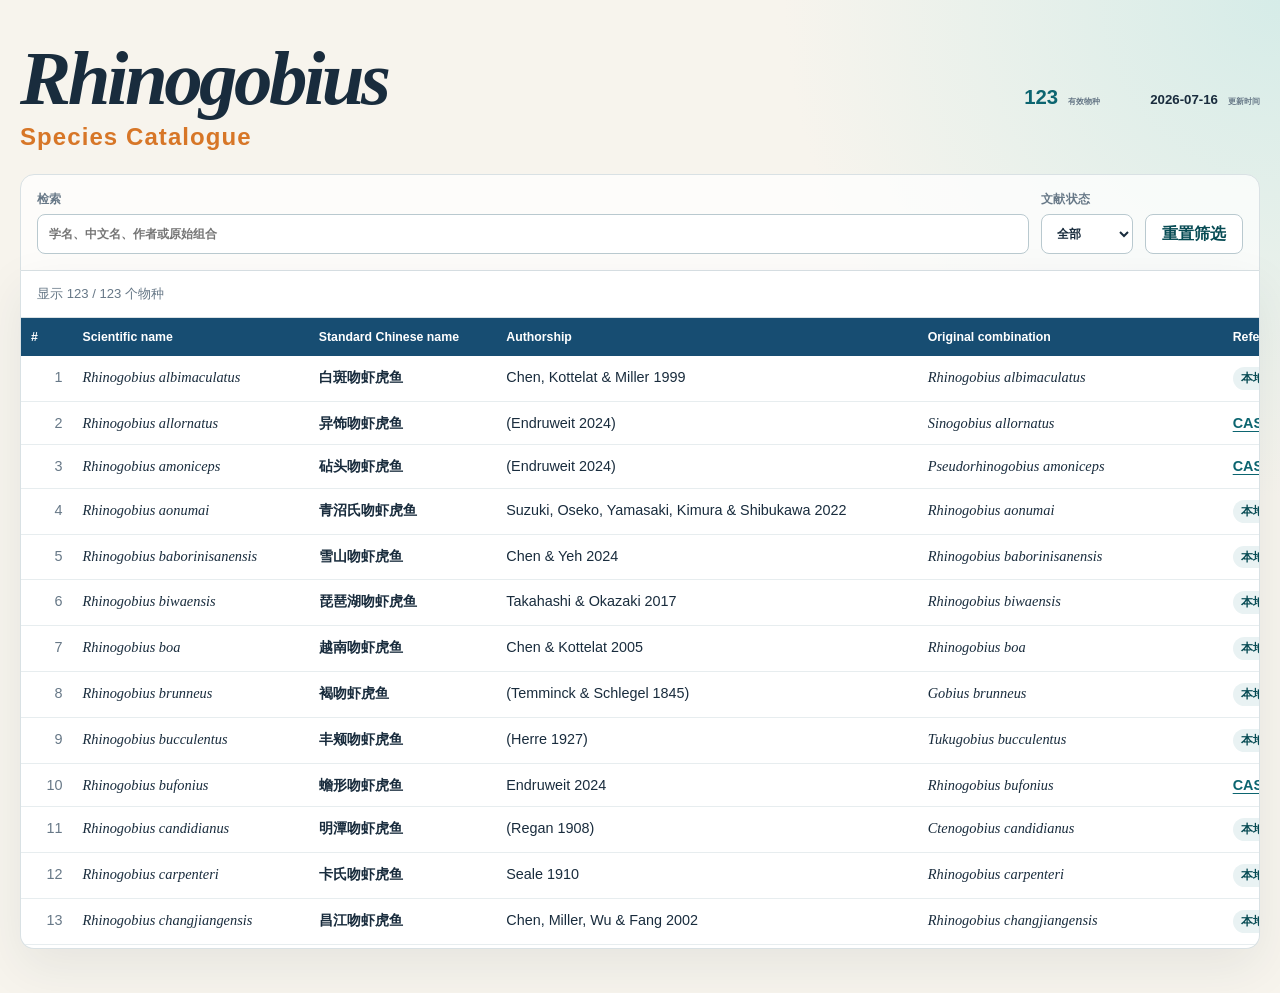
==== index.html @ 7f05837e "Add private Google Drive download gateway" ====
<!doctype html>
<html lang="zh-CN">
  <head>
    <meta charset="utf-8" />
    <meta name="viewport" content="width=device-width, initial-scale=1" />
    <meta name="description" content="Rhinogobius valid species catalogue with type localities and reference access." />
    <title>Rhinogobius Species Catalogue</title>
    <link rel="stylesheet" href="styles.css" />
  </head>
  <body>
    <main class="shell">
      <header class="hero compact-hero" aria-label="Catalogue summary">
        <div class="catalogue-brand">
          <h1><em>Rhinogobius</em></h1>
          <p class="catalogue-subtitle">Species Catalogue</p>
        </div>
        <div class="headline-stat">
          <strong id="species-count">—</strong>
          <span>有效物种</span>
        </div>
        <div class="headline-stat updated">
          <time datetime="2026-07-16">2026-07-16</time>
          <span>更新时间</span>
        </div>
      </header>

      <section class="controls" aria-label="Search and filters">
        <label class="search-field">
          <span>检索</span>
          <input id="search" type="search" placeholder="学名、中文名、作者或原始组合" autocomplete="off" />
        </label>
        <label>
          <span>文献状态</span>
          <select id="reference-filter">
            <option value="all">全部</option>
            <option value="local">本地文献</option>
            <option value="cas">CASlink</option>
          </select>
        </label>
        <button id="reset" type="button">重置筛选</button>
      </section>

      <section class="catalogue" aria-live="polite">
        <div class="table-meta"><span id="result-count">载入中…</span></div>
        <div class="table-wrap">
          <table>
            <thead>
              <tr>
                <th>#</th>
                <th>Scientific name</th>
                <th>Standard Chinese name</th>
                <th>Authorship</th>
                <th>Original combination</th>
                <th>Reference</th>
              </tr>
            </thead>
            <tbody id="species-table"></tbody>
          </table>
        </div>
      </section>

    </main>
    <script src="gateway-config.js"></script>
    <script src="app.js"></script>
  </body>
</html>
---- styles.css ----
:root {
  --ink: #192c3d;
  --muted: #677887;
  --paper: #f7f4ed;
  --panel: #ffffff;
  --line: #d9e1e4;
  --sea: #0c6570;
  --sea-dark: #074b54;
  --accent: #d77627;
  --shadow: 0 18px 50px rgba(20, 48, 64, 0.08);
}

* { box-sizing: border-box; }
body {
  margin: 0;
  color: var(--ink);
  background: radial-gradient(circle at top right, #d6ece8 0, transparent 31rem), var(--paper);
  font-family: Arial, "Microsoft YaHei", sans-serif;
}
.shell { width: min(1540px, calc(100% - 40px)); margin: 0 auto; padding: 42px 0 44px; }
.compact-hero { display: flex; gap: 50px; align-items: baseline; margin-bottom: 24px; }
.catalogue-brand { margin-right: auto; }
.compact-hero h1 { margin: 0; color: var(--ink); font-family: Georgia, "Times New Roman", serif; font-size: clamp(3rem, 6vw, 5rem); letter-spacing: -0.045em; line-height: .96; }
.catalogue-subtitle { margin: .5rem 0 0; color: var(--accent); font-size: clamp(1.05rem, 2.25vw, 1.5rem); font-weight: 750; letter-spacing: .045em; line-height: 1.1; }
.headline-stat { display: flex; align-items: baseline; gap: 10px; }
.headline-stat strong { color: var(--sea); font-size: clamp(.97rem, 1.6vw, 1.27rem); line-height: 1; font-variant-numeric: tabular-nums; }
.headline-stat time { color: var(--ink); font-size: clamp(.67rem, 1.2vw, .83rem); font-weight: 800; font-variant-numeric: tabular-nums; }
.headline-stat span { color: var(--muted); font-size: .51rem; font-weight: 700; }
.controls { display: flex; align-items: end; gap: 12px; padding: 16px; border: 1px solid var(--line); background: rgba(255,255,255,.74); border-radius: 14px 14px 0 0; }
label { display: grid; gap: 6px; color: var(--muted); font-size: .78rem; font-weight: 700; letter-spacing: .03em; }
.search-field { min-width: min(100%, 390px); flex: 1; }
input, select, button { border: 1px solid #b9c9cf; border-radius: 8px; min-height: 40px; background: #fff; color: var(--ink); font: inherit; }
input, select { padding: 0 11px; }
button { padding: 0 16px; cursor: pointer; color: var(--sea-dark); font-weight: 700; }
button:hover { background: #edf6f4; }
.catalogue { background: var(--panel); box-shadow: var(--shadow); border: 1px solid var(--line); border-top: 0; border-radius: 0 0 14px 14px; overflow: hidden; }
.table-meta { padding: 14px 16px; color: var(--muted); border-bottom: 1px solid var(--line); font-size: .82rem; }
.table-wrap { overflow: auto; max-height: 70vh; }
table { border-collapse: collapse; min-width: 1300px; width: 100%; font-size: .9rem; }
th { position: sticky; top: 0; z-index: 1; background: #174d72; color: #fff; padding: 12px 10px; font-family: Arial, sans-serif; font-size: .77rem; text-align: left; white-space: nowrap; }
td { padding: 11px 10px; border-bottom: 1px solid #e7edef; vertical-align: top; line-height: 1.42; }
tbody tr:hover { background: #f0f8f7; }
td.number { color: var(--muted); text-align: right; font-variant-numeric: tabular-nums; }
td.scientific, td.original { font-family: Georgia, "Times New Roman", serif; font-style: italic; }
td.chinese { font-family: SimHei, "Microsoft YaHei", sans-serif; font-weight: 700; }
td.locality { min-width: 260px; max-width: 430px; }
.tag { display: inline-block; border-radius: 99px; padding: 3px 8px; font-size: .74rem; font-weight: 700; white-space: nowrap; }
.tag.dna-yes { background: #d9f0e9; color: #0f6355; }
.tag.dna-no { background: #f4e9dc; color: #845120; }
.tag.blank { background: #ebeff0; color: #69767d; }
.tag.local { background: #e9f2f3; color: var(--sea-dark); }
.cas-link { color: var(--sea); font-weight: 800; text-decoration-thickness: 1px; text-underline-offset: 3px; }
@media (max-width: 720px) {
  .shell { width: min(100% - 24px, 1540px); padding-top: 36px; }
  .compact-hero { gap: 18px; align-items: start; flex-direction: column; }
  .catalogue-brand { margin-right: 0; }
  .controls { align-items: stretch; flex-direction: column; border-radius: 12px; }
  .search-field { min-width: 0; }
  .catalogue { border-top: 1px solid var(--line); border-radius: 12px; margin-top: 12px; }
}
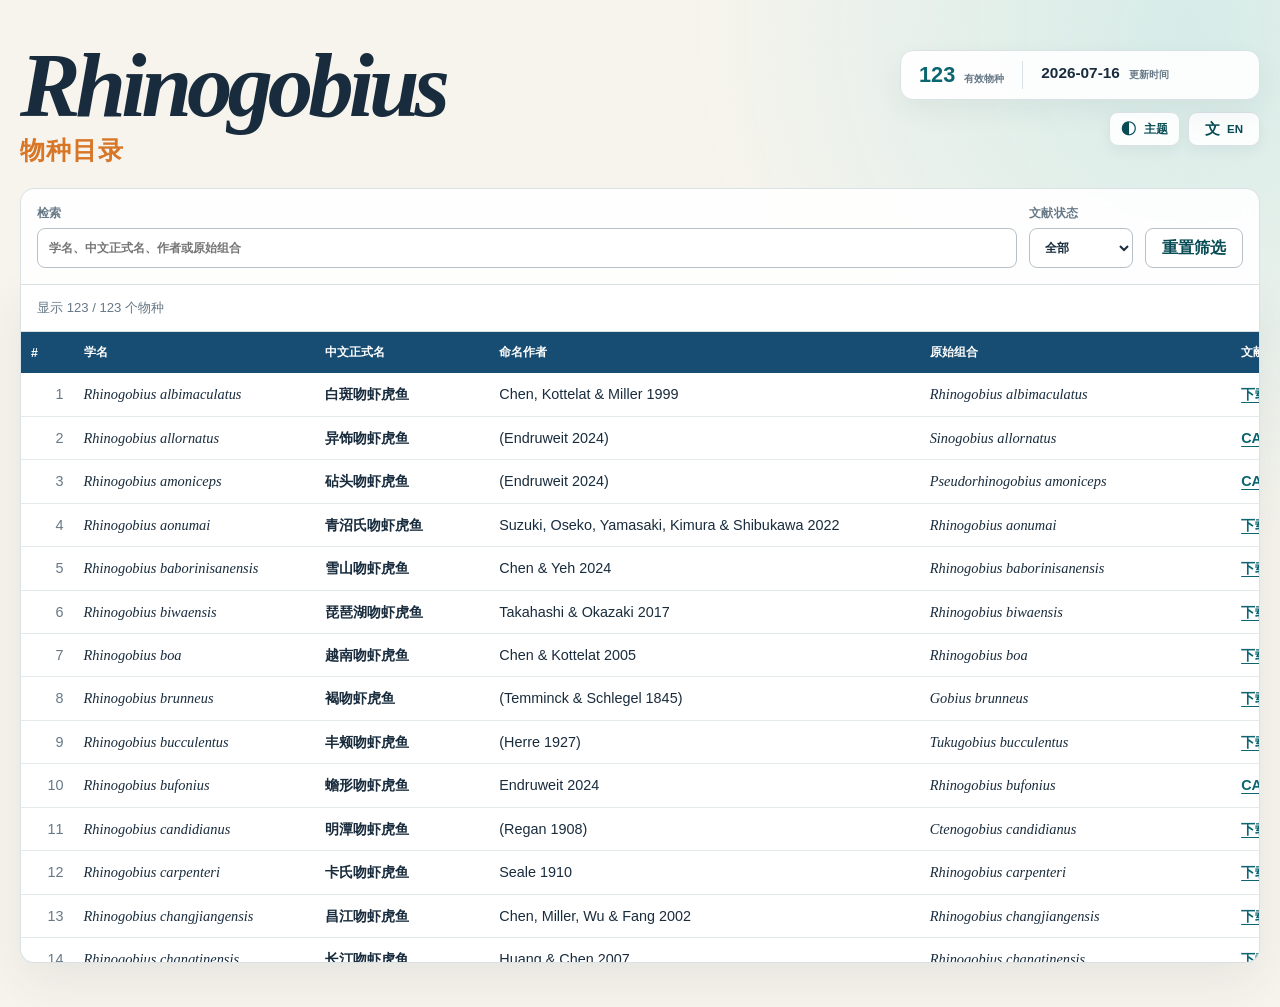
==== commit 7cbb62a9: "Add catalogue theme and language controls" ====
--- a/index.html
+++ b/index.html
@@ -3,7 +3,7 @@
   <head>
     <meta charset="utf-8" />
     <meta name="viewport" content="width=device-width, initial-scale=1" />
-    <meta name="description" content="Rhinogobius valid species catalogue with type localities and reference access." />
+    <meta name="description" content="Rhinogobius valid species catalogue with reference access." />
     <title>Rhinogobius Species Catalogue</title>
     <link rel="stylesheet" href="styles.css" />
   </head>
@@ -12,53 +12,86 @@
       <header class="hero compact-hero" aria-label="Catalogue summary">
         <div class="catalogue-brand">
           <h1><em>Rhinogobius</em></h1>
-          <p class="catalogue-subtitle">Species Catalogue</p>
+          <p class="catalogue-subtitle" data-i18n="catalogueSubtitle">Species Catalogue</p>
         </div>
-        <div class="headline-stat">
-          <strong id="species-count">—</strong>
-          <span>有效物种</span>
-        </div>
-        <div class="headline-stat updated">
-          <time datetime="2026-07-16">2026-07-16</time>
-          <span>更新时间</span>
+
+        <div class="hero-side">
+          <div class="stats-card" aria-label="Catalogue statistics">
+            <div class="headline-stat">
+              <strong id="species-count">—</strong>
+              <span data-i18n="validSpecies">Valid species</span>
+            </div>
+            <div class="stat-divider" aria-hidden="true"></div>
+            <div class="headline-stat updated">
+              <time datetime="2026-07-16">2026-07-16</time>
+              <span data-i18n="updated">Updated</span>
+            </div>
+          </div>
+
+          <div class="utility-bar" aria-label="Display settings">
+            <div class="menu-wrap">
+              <button id="theme-toggle" class="utility-button" type="button" aria-expanded="false" aria-controls="theme-popover">
+                <span class="button-symbol" aria-hidden="true">◐</span><span data-i18n="theme">Theme</span>
+              </button>
+              <section id="theme-popover" class="theme-popover" hidden aria-label="Theme settings">
+                <p class="popover-title" data-i18n="theme">Theme</p>
+                <div class="theme-presets" role="group" data-i18n-aria-label="presetThemes">
+                  <button type="button" class="theme-choice" data-theme-choice="paper" data-i18n="themePaper">Paper</button>
+                  <button type="button" class="theme-choice" data-theme-choice="mist" data-i18n="themeMist">Mist</button>
+                  <button type="button" class="theme-choice" data-theme-choice="dusk" data-i18n="themeDusk">Dusk</button>
+                  <button type="button" class="theme-choice" data-theme-choice="night" data-i18n="themeNight">Night</button>
+                </div>
+                <label class="custom-field">
+                  <span data-i18n="customColor">Custom colour</span>
+                  <input id="custom-colour" type="color" value="#f7f4ed" />
+                </label>
+                <label class="custom-field opacity-field">
+                  <span><span data-i18n="opacity">Opacity</span> <output id="opacity-value">100%</output></span>
+                  <input id="background-opacity" type="range" min="25" max="100" value="100" step="5" />
+                </label>
+              </section>
+            </div>
+            <button id="language-toggle" class="utility-button language-button" type="button" aria-label="Switch language">
+              <span class="button-symbol" aria-hidden="true">文</span><span id="language-label">中文</span>
+            </button>
+          </div>
         </div>
       </header>
 
       <section class="controls" aria-label="Search and filters">
         <label class="search-field">
-          <span>检索</span>
-          <input id="search" type="search" placeholder="学名、中文名、作者或原始组合" autocomplete="off" />
+          <span data-i18n="search">Search</span>
+          <input id="search" type="search" data-i18n-placeholder="searchPlaceholder" placeholder="Scientific name, Chinese name, authorship or original combination" autocomplete="off" />
         </label>
         <label>
-          <span>文献状态</span>
+          <span data-i18n="referenceStatus">Reference status</span>
           <select id="reference-filter">
-            <option value="all">全部</option>
-            <option value="local">本地文献</option>
+            <option value="all" data-i18n="all">All</option>
+            <option value="local" data-i18n="library">Library</option>
             <option value="cas">CASlink</option>
           </select>
         </label>
-        <button id="reset" type="button">重置筛选</button>
+        <button id="reset" type="button" data-i18n="reset">Reset</button>
       </section>
 
       <section class="catalogue" aria-live="polite">
-        <div class="table-meta"><span id="result-count">载入中…</span></div>
+        <div class="table-meta"><span id="result-count" data-i18n="loading">Loading…</span></div>
         <div class="table-wrap">
           <table>
             <thead>
               <tr>
                 <th>#</th>
-                <th>Scientific name</th>
-                <th>Standard Chinese name</th>
-                <th>Authorship</th>
-                <th>Original combination</th>
-                <th>Reference</th>
+                <th data-i18n="scientificName">Scientific name</th>
+                <th data-i18n="chineseName">Standard Chinese name</th>
+                <th data-i18n="authorship">Authorship</th>
+                <th data-i18n="originalCombination">Original combination</th>
+                <th data-i18n="reference">Reference</th>
               </tr>
             </thead>
             <tbody id="species-table"></tbody>
           </table>
         </div>
       </section>
-
     </main>
     <script src="gateway-config.js"></script>
     <script src="app.js"></script>
--- a/styles.css
+++ b/styles.css
@@ -2,59 +2,135 @@
   --ink: #192c3d;
   --muted: #677887;
   --paper: #f7f4ed;
-  --panel: #ffffff;
+  --page-glow: #d6ece8;
+  --panel: rgba(255, 255, 255, .9);
+  --panel-strong: #ffffff;
   --line: #d9e1e4;
   --sea: #0c6570;
   --sea-dark: #074b54;
   --accent: #d77627;
-  --shadow: 0 18px 50px rgba(20, 48, 64, 0.08);
+  --table-head: #174d72;
+  --row-hover: #f0f8f7;
+  --shadow: 0 18px 50px rgba(20, 48, 64, .08);
+}
+
+:root[data-theme="mist"] {
+  --paper: #edf5f4;
+  --page-glow: #b9d7d9;
+  --panel: rgba(255, 255, 255, .84);
+  --accent: #ba6f2a;
+}
+
+:root[data-theme="dusk"] {
+  --paper: #f5eee9;
+  --page-glow: #edcfc0;
+  --panel: rgba(255, 255, 255, .88);
+  --sea: #92554e;
+  --sea-dark: #6d3b37;
+  --accent: #bd6c2c;
+  --table-head: #6d4445;
+  --row-hover: #fff4ef;
+}
+
+:root[data-theme="night"] {
+  --ink: #e7f0f1;
+  --muted: #a7bbbf;
+  --paper: #13222c;
+  --page-glow: #204550;
+  --panel: rgba(24, 44, 55, .91);
+  --panel-strong: #19303b;
+  --line: #35525e;
+  --sea: #71c6c3;
+  --sea-dark: #9de0dc;
+  --accent: #f1a15c;
+  --table-head: #214d63;
+  --row-hover: #203e49;
+  --shadow: 0 18px 50px rgba(0, 0, 0, .22);
 }
 
 * { box-sizing: border-box; }
+html { background: #fff; }
 body {
+  min-height: 100vh;
   margin: 0;
   color: var(--ink);
-  background: radial-gradient(circle at top right, #d6ece8 0, transparent 31rem), var(--paper);
+  background: radial-gradient(circle at 93% 3%, var(--page-glow) 0, transparent 32rem), var(--paper);
   font-family: Arial, "Microsoft YaHei", sans-serif;
+  transition: background .25s ease, color .25s ease;
 }
+
+button, input, select { font: inherit; }
+button { cursor: pointer; }
 .shell { width: min(1540px, calc(100% - 40px)); margin: 0 auto; padding: 42px 0 44px; }
-.compact-hero { display: flex; gap: 50px; align-items: baseline; margin-bottom: 24px; }
-.catalogue-brand { margin-right: auto; }
-.compact-hero h1 { margin: 0; color: var(--ink); font-family: Georgia, "Times New Roman", serif; font-size: clamp(3rem, 6vw, 5rem); letter-spacing: -0.045em; line-height: .96; }
-.catalogue-subtitle { margin: .5rem 0 0; color: var(--accent); font-size: clamp(1.05rem, 2.25vw, 1.5rem); font-weight: 750; letter-spacing: .045em; line-height: 1.1; }
-.headline-stat { display: flex; align-items: baseline; gap: 10px; }
-.headline-stat strong { color: var(--sea); font-size: clamp(.97rem, 1.6vw, 1.27rem); line-height: 1; font-variant-numeric: tabular-nums; }
-.headline-stat time { color: var(--ink); font-size: clamp(.67rem, 1.2vw, .83rem); font-weight: 800; font-variant-numeric: tabular-nums; }
-.headline-stat span { color: var(--muted); font-size: .51rem; font-weight: 700; }
-.controls { display: flex; align-items: end; gap: 12px; padding: 16px; border: 1px solid var(--line); background: rgba(255,255,255,.74); border-radius: 14px 14px 0 0; }
+
+.compact-hero { display: flex; justify-content: space-between; gap: 40px; align-items: flex-start; margin-bottom: 24px; }
+.catalogue-brand { padding-top: 4px; }
+.compact-hero h1 { margin: 0; color: var(--ink); font-family: Georgia, "Times New Roman", serif; font-size: clamp(3.8rem, 7.1vw, 6.8rem); letter-spacing: -.055em; line-height: .88; }
+.catalogue-subtitle { margin: .68rem 0 0; color: var(--accent); font-size: clamp(1.08rem, 2.3vw, 1.56rem); font-weight: 750; letter-spacing: .045em; line-height: 1.1; }
+
+.hero-side { display: grid; justify-items: end; gap: 12px; padding-top: 8px; }
+.stats-card { display: flex; align-items: stretch; min-width: 360px; background: var(--panel); border: 1px solid var(--line); border-radius: 13px; box-shadow: 0 10px 28px rgba(20, 48, 64, .06); overflow: hidden; backdrop-filter: blur(10px); }
+.headline-stat { display: grid; grid-template-columns: auto 1fr; align-items: baseline; column-gap: 9px; padding: 13px 18px; }
+.headline-stat strong { color: var(--sea); font-size: clamp(1.1rem, 1.7vw, 1.36rem); line-height: 1; font-variant-numeric: tabular-nums; }
+.headline-stat time { color: var(--ink); font-size: clamp(.83rem, 1.25vw, .96rem); font-weight: 800; font-variant-numeric: tabular-nums; }
+.headline-stat span { color: var(--muted); font-size: .64rem; font-weight: 700; white-space: nowrap; }
+.stat-divider { width: 1px; margin: 10px 0; background: var(--line); }
+.utility-bar { display: flex; gap: 8px; }
+.menu-wrap { position: relative; }
+.utility-button { display: inline-flex; align-items: center; justify-content: center; gap: 7px; min-height: 34px; padding: 0 11px; border: 1px solid var(--line); border-radius: 9px; color: var(--sea-dark); background: var(--panel); box-shadow: 0 5px 14px rgba(20, 48, 64, .05); font-size: .72rem; font-weight: 800; letter-spacing: .02em; }
+.utility-button:hover, .utility-button[aria-expanded="true"] { background: var(--panel-strong); border-color: var(--sea); }
+.button-symbol { font-size: .92rem; line-height: 1; }
+.language-button { min-width: 72px; }
+
+.theme-popover { position: absolute; z-index: 5; top: calc(100% + 8px); right: 0; width: 252px; padding: 14px; border: 1px solid var(--line); border-radius: 12px; background: var(--panel-strong); box-shadow: var(--shadow); color: var(--ink); }
+.theme-popover[hidden] { display: none; }
+.popover-title { margin: 0 0 10px; color: var(--muted); font-size: .71rem; font-weight: 800; letter-spacing: .08em; text-transform: uppercase; }
+.theme-presets { display: grid; grid-template-columns: 1fr 1fr; gap: 7px; margin-bottom: 14px; }
+.theme-choice { min-height: 31px; border: 1px solid var(--line); border-radius: 7px; background: transparent; color: var(--ink); font-size: .7rem; font-weight: 700; }
+.theme-choice:hover, .theme-choice.is-selected { border-color: var(--sea); background: color-mix(in srgb, var(--sea) 12%, transparent); color: var(--sea-dark); }
+.custom-field { display: grid; gap: 6px; margin-top: 9px; color: var(--muted); font-size: .69rem; font-weight: 800; }
+.custom-field input[type="color"] { width: 100%; height: 30px; padding: 2px; border: 1px solid var(--line); border-radius: 7px; background: var(--panel); }
+.opacity-field > span { display: flex; justify-content: space-between; }
+.opacity-field output { color: var(--sea); }
+.opacity-field input[type="range"] { width: 100%; accent-color: var(--sea); }
+
+.controls { display: flex; align-items: end; gap: 12px; padding: 16px; border: 1px solid var(--line); background: var(--panel); border-radius: 14px 14px 0 0; backdrop-filter: blur(8px); }
 label { display: grid; gap: 6px; color: var(--muted); font-size: .78rem; font-weight: 700; letter-spacing: .03em; }
 .search-field { min-width: min(100%, 390px); flex: 1; }
-input, select, button { border: 1px solid #b9c9cf; border-radius: 8px; min-height: 40px; background: #fff; color: var(--ink); font: inherit; }
+input, select, .controls button { min-height: 40px; border: 1px solid color-mix(in srgb, var(--line) 82%, var(--ink)); border-radius: 8px; background: var(--panel-strong); color: var(--ink); }
 input, select { padding: 0 11px; }
-button { padding: 0 16px; cursor: pointer; color: var(--sea-dark); font-weight: 700; }
-button:hover { background: #edf6f4; }
-.catalogue { background: var(--panel); box-shadow: var(--shadow); border: 1px solid var(--line); border-top: 0; border-radius: 0 0 14px 14px; overflow: hidden; }
+.controls button { padding: 0 16px; color: var(--sea-dark); font-weight: 700; }
+.controls button:hover { background: color-mix(in srgb, var(--sea) 10%, var(--panel-strong)); }
+
+.catalogue { overflow: hidden; border: 1px solid var(--line); border-top: 0; border-radius: 0 0 14px 14px; background: var(--panel-strong); box-shadow: var(--shadow); }
 .table-meta { padding: 14px 16px; color: var(--muted); border-bottom: 1px solid var(--line); font-size: .82rem; }
 .table-wrap { overflow: auto; max-height: 70vh; }
-table { border-collapse: collapse; min-width: 1300px; width: 100%; font-size: .9rem; }
-th { position: sticky; top: 0; z-index: 1; background: #174d72; color: #fff; padding: 12px 10px; font-family: Arial, sans-serif; font-size: .77rem; text-align: left; white-space: nowrap; }
-td { padding: 11px 10px; border-bottom: 1px solid #e7edef; vertical-align: top; line-height: 1.42; }
-tbody tr:hover { background: #f0f8f7; }
+table { width: 100%; min-width: 1300px; border-collapse: collapse; font-size: .9rem; }
+th { position: sticky; z-index: 1; top: 0; padding: 12px 10px; color: #fff; background: var(--table-head); font-family: Arial, sans-serif; font-size: .77rem; text-align: left; white-space: nowrap; }
+td { padding: 11px 10px; border-bottom: 1px solid color-mix(in srgb, var(--line) 70%, transparent); vertical-align: top; line-height: 1.42; }
+tbody tr:hover { background: var(--row-hover); }
 td.number { color: var(--muted); text-align: right; font-variant-numeric: tabular-nums; }
 td.scientific, td.original { font-family: Georgia, "Times New Roman", serif; font-style: italic; }
 td.chinese { font-family: SimHei, "Microsoft YaHei", sans-serif; font-weight: 700; }
-td.locality { min-width: 260px; max-width: 430px; }
 .tag { display: inline-block; border-radius: 99px; padding: 3px 8px; font-size: .74rem; font-weight: 700; white-space: nowrap; }
-.tag.dna-yes { background: #d9f0e9; color: #0f6355; }
-.tag.dna-no { background: #f4e9dc; color: #845120; }
-.tag.blank { background: #ebeff0; color: #69767d; }
-.tag.local { background: #e9f2f3; color: var(--sea-dark); }
+.tag.local { background: color-mix(in srgb, var(--sea) 13%, transparent); color: var(--sea-dark); }
 .cas-link { color: var(--sea); font-weight: 800; text-decoration-thickness: 1px; text-underline-offset: 3px; }
+
 @media (max-width: 720px) {
-  .shell { width: min(100% - 24px, 1540px); padding-top: 36px; }
-  .compact-hero { gap: 18px; align-items: start; flex-direction: column; }
-  .catalogue-brand { margin-right: 0; }
+  .shell { width: min(100% - 24px, 1540px); padding-top: 30px; }
+  .compact-hero { flex-direction: column; gap: 22px; }
+  .hero-side { width: 100%; justify-items: stretch; padding-top: 0; }
+  .stats-card { min-width: 0; width: 100%; }
+  .headline-stat { flex: 1; padding: 12px 13px; }
+  .utility-bar { justify-content: flex-end; }
   .controls { align-items: stretch; flex-direction: column; border-radius: 12px; }
   .search-field { min-width: 0; }
-  .catalogue { border-top: 1px solid var(--line); border-radius: 12px; margin-top: 12px; }
+  .catalogue { margin-top: 12px; border-top: 1px solid var(--line); border-radius: 12px; }
 }
+
+@media (max-width: 420px) {
+  .compact-hero h1 { font-size: clamp(3.1rem, 18vw, 4.4rem); }
+  .stats-card { flex-direction: column; }
+  .stat-divider { width: auto; height: 1px; margin: 0 12px; }
+  .headline-stat { grid-template-columns: auto 1fr; }
+}
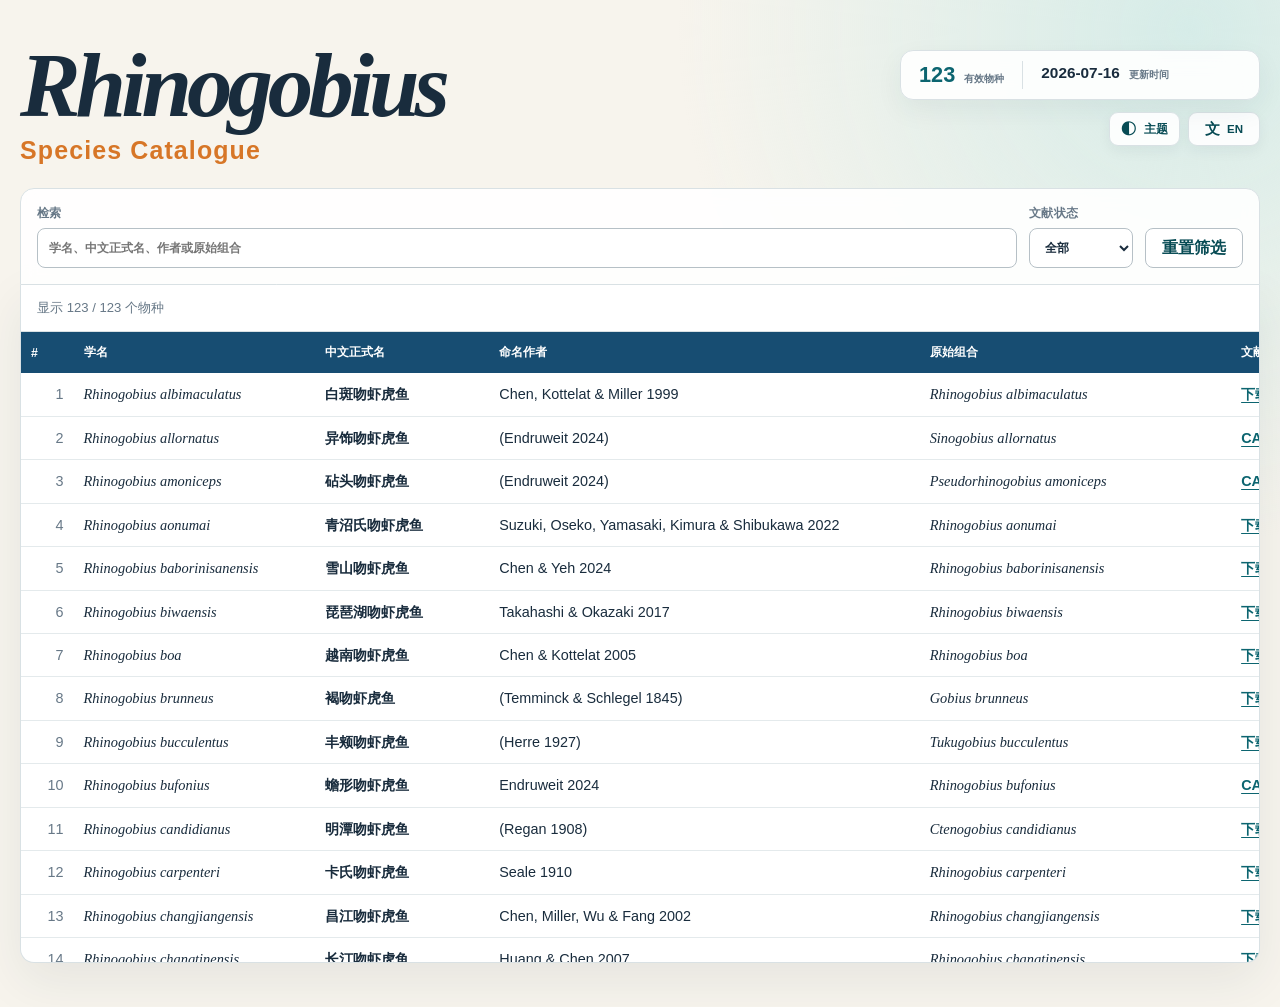
==== commit 090aac31: "Keep catalogue subtitle in English" ====
--- a/index.html
+++ b/index.html
@@ -12,7 +12,7 @@
       <header class="hero compact-hero" aria-label="Catalogue summary">
         <div class="catalogue-brand">
           <h1><em>Rhinogobius</em></h1>
-          <p class="catalogue-subtitle" data-i18n="catalogueSubtitle">Species Catalogue</p>
+          <p class="catalogue-subtitle">Species Catalogue</p>
         </div>
 
         <div class="hero-side">
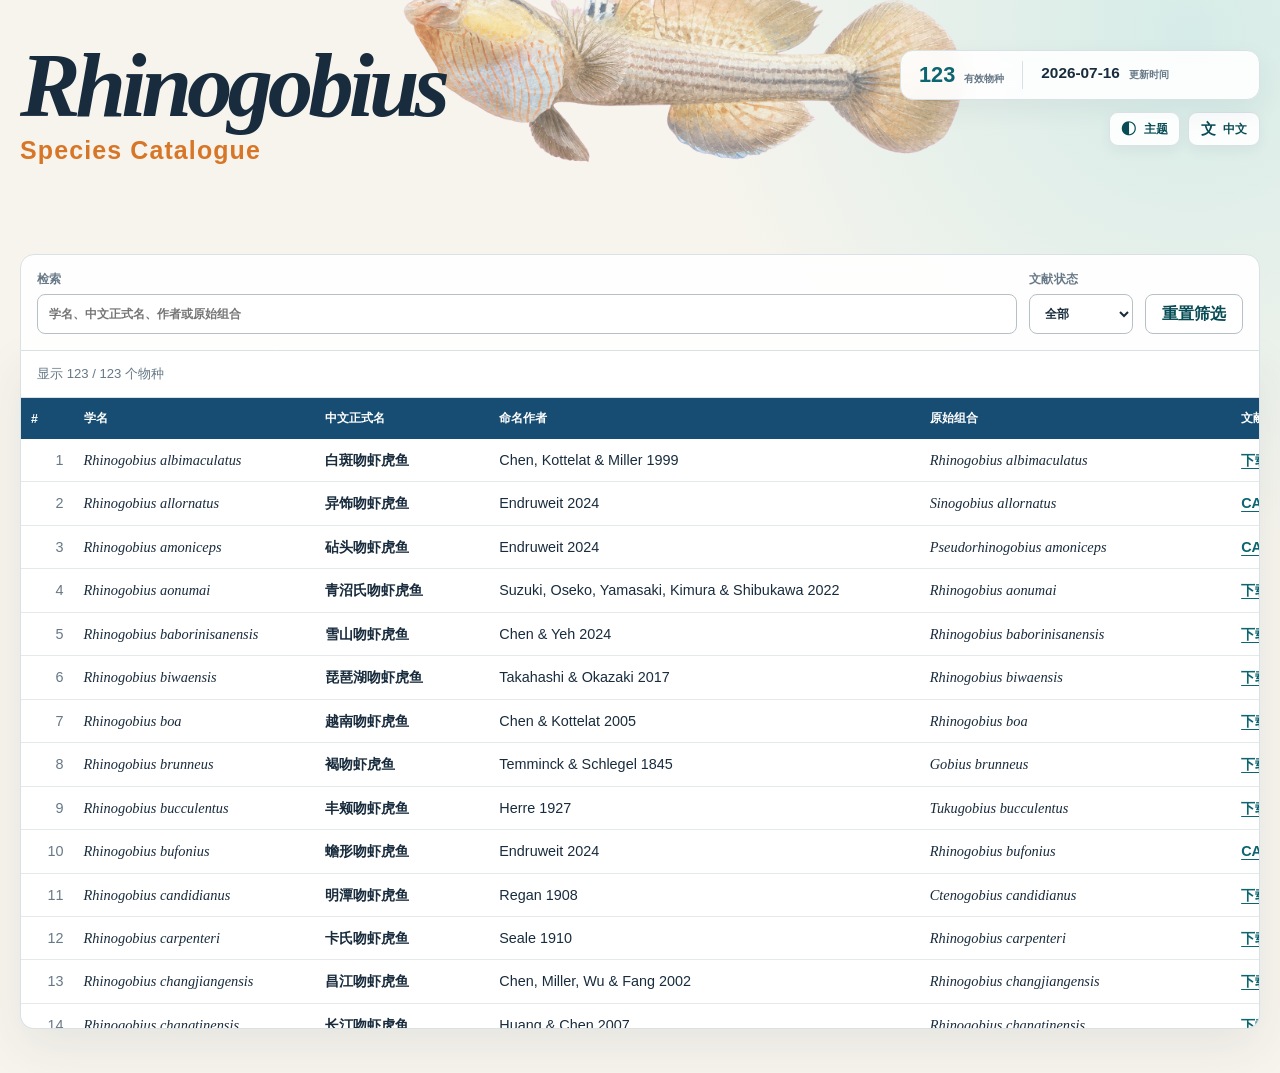
==== commit d1348708: "Add watercolor fish hero artwork" ====
--- a/index.html
+++ b/index.html
@@ -14,6 +14,7 @@
           <h1><em>Rhinogobius</em></h1>
           <p class="catalogue-subtitle">Species Catalogue</p>
         </div>
+        <img class="hero-fish" src="assets/rhinogobius-watercolor.png" alt="" aria-hidden="true" decoding="async" />
 
         <div class="hero-side">
           <div class="stats-card" aria-label="Catalogue statistics">
--- a/styles.css
+++ b/styles.css
@@ -63,12 +63,13 @@
 button { cursor: pointer; }
 .shell { width: min(1540px, calc(100% - 40px)); margin: 0 auto; padding: 42px 0 44px; }
 
-.compact-hero { display: flex; justify-content: space-between; gap: 40px; align-items: flex-start; margin-bottom: 24px; }
-.catalogue-brand { padding-top: 4px; }
+.compact-hero { position: relative; isolation: isolate; display: flex; justify-content: space-between; gap: 40px; min-height: 188px; align-items: flex-start; margin-bottom: 24px; }
+.catalogue-brand { position: relative; z-index: 1; padding-top: 4px; }
 .compact-hero h1 { margin: 0; color: var(--ink); font-family: Georgia, "Times New Roman", serif; font-size: clamp(3.8rem, 7.1vw, 6.8rem); letter-spacing: -.055em; line-height: .88; }
 .catalogue-subtitle { margin: .68rem 0 0; color: var(--accent); font-size: clamp(1.08rem, 2.3vw, 1.56rem); font-weight: 750; letter-spacing: .045em; line-height: 1.1; }
 
-.hero-side { display: grid; justify-items: end; gap: 12px; padding-top: 8px; }
+.hero-side { position: relative; z-index: 1; display: grid; justify-items: end; gap: 12px; padding-top: 8px; }
+.hero-fish { position: absolute; z-index: 0; right: clamp(190px, 22vw, 390px); bottom: -32px; width: min(47vw, 690px); height: auto; pointer-events: none; user-select: none; opacity: .68; filter: saturate(.9) contrast(.98); }
 .stats-card { display: flex; align-items: stretch; min-width: 360px; background: var(--panel); border: 1px solid var(--line); border-radius: 13px; box-shadow: 0 10px 28px rgba(20, 48, 64, .06); overflow: hidden; backdrop-filter: blur(10px); }
 .headline-stat { display: grid; grid-template-columns: auto 1fr; align-items: baseline; column-gap: 9px; padding: 13px 18px; }
 .headline-stat strong { color: var(--sea); font-size: clamp(1.1rem, 1.7vw, 1.36rem); line-height: 1; font-variant-numeric: tabular-nums; }
@@ -92,7 +93,11 @@
 .custom-field input[type="color"] { width: 100%; height: 30px; padding: 2px; border: 1px solid var(--line); border-radius: 7px; background: var(--panel); }
 .opacity-field > span { display: flex; justify-content: space-between; }
 .opacity-field output { color: var(--sea); }
-.opacity-field input[type="range"] { width: 100%; accent-color: var(--sea); }
+.opacity-field input[type="range"] { width: 100%; min-width: 0; height: 18px; min-height: 18px; margin: 0; padding: 0; border: 0; border-radius: 0; appearance: none; background: transparent; }
+.opacity-field input[type="range"]::-webkit-slider-runnable-track { height: 4px; border-radius: 99px; background: color-mix(in srgb, var(--sea) 24%, var(--line)); }
+.opacity-field input[type="range"]::-webkit-slider-thumb { width: 14px; height: 14px; margin-top: -5px; border: 2px solid var(--panel-strong); border-radius: 50%; appearance: none; background: var(--sea); box-shadow: 0 1px 4px rgba(20, 48, 64, .25); }
+.opacity-field input[type="range"]::-moz-range-track { height: 4px; border-radius: 99px; background: color-mix(in srgb, var(--sea) 24%, var(--line)); }
+.opacity-field input[type="range"]::-moz-range-thumb { width: 12px; height: 12px; border: 2px solid var(--panel-strong); border-radius: 50%; background: var(--sea); box-shadow: 0 1px 4px rgba(20, 48, 64, .25); }
 
 .controls { display: flex; align-items: end; gap: 12px; padding: 16px; border: 1px solid var(--line); background: var(--panel); border-radius: 14px 14px 0 0; backdrop-filter: blur(8px); }
 label { display: grid; gap: 6px; color: var(--muted); font-size: .78rem; font-weight: 700; letter-spacing: .03em; }
@@ -119,7 +124,9 @@
 @media (max-width: 720px) {
   .shell { width: min(100% - 24px, 1540px); padding-top: 30px; }
   .compact-hero { flex-direction: column; gap: 22px; }
+  .compact-hero { min-height: 250px; }
   .hero-side { width: 100%; justify-items: stretch; padding-top: 0; }
+  .hero-fish { right: -18%; bottom: -26px; width: min(106vw, 620px); opacity: .29; }
   .stats-card { min-width: 0; width: 100%; }
   .headline-stat { flex: 1; padding: 12px 13px; }
   .utility-bar { justify-content: flex-end; }
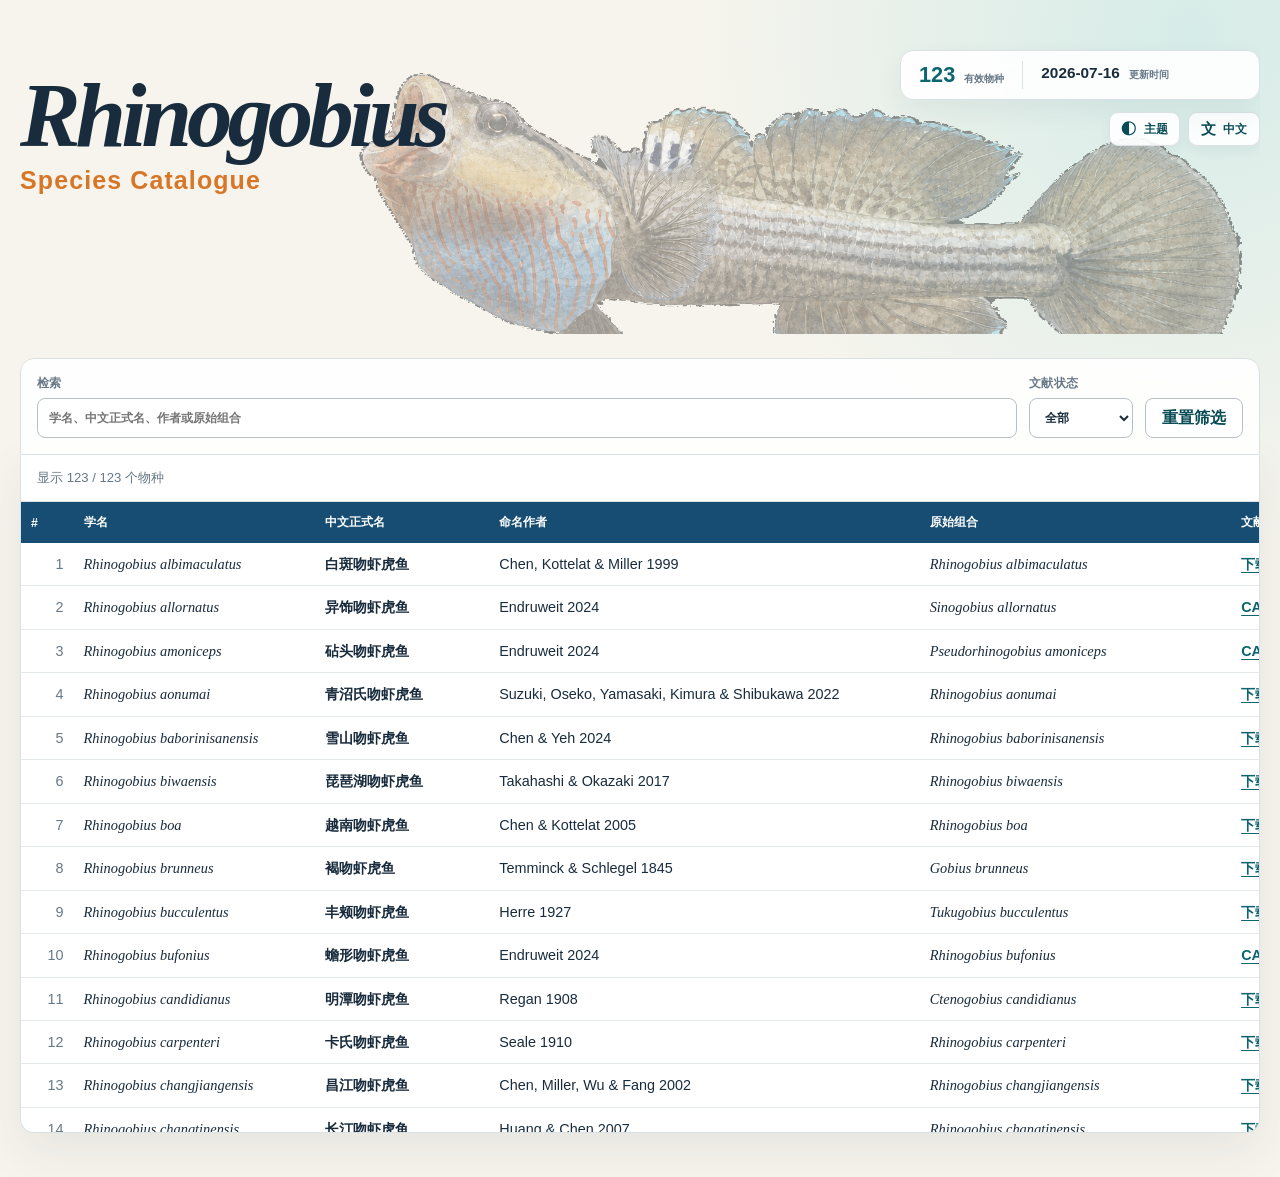
==== commit 9225649c: "Try large watercolor hero watermark" ====
--- a/index.html
+++ b/index.html
@@ -14,7 +14,7 @@
           <h1><em>Rhinogobius</em></h1>
           <p class="catalogue-subtitle">Species Catalogue</p>
         </div>
-        <img class="hero-fish" src="assets/rhinogobius-watercolor.png" alt="" aria-hidden="true" decoding="async" />
+        <img class="hero-fish" src="assets/rhinogobius-watercolor-v3.png" alt="" aria-hidden="true" decoding="async" />
 
         <div class="hero-side">
           <div class="stats-card" aria-label="Catalogue statistics">
--- a/styles.css
+++ b/styles.css
@@ -63,13 +63,13 @@
 button { cursor: pointer; }
 .shell { width: min(1540px, calc(100% - 40px)); margin: 0 auto; padding: 42px 0 44px; }
 
-.compact-hero { position: relative; isolation: isolate; display: flex; justify-content: space-between; gap: 40px; min-height: 188px; align-items: flex-start; margin-bottom: 24px; }
-.catalogue-brand { position: relative; z-index: 1; padding-top: 4px; }
+.compact-hero { position: relative; isolation: isolate; display: flex; justify-content: space-between; gap: 40px; min-height: 292px; align-items: flex-start; margin-bottom: 24px; overflow: hidden; }
+.catalogue-brand { position: relative; z-index: 1; padding-top: 34px; }
 .compact-hero h1 { margin: 0; color: var(--ink); font-family: Georgia, "Times New Roman", serif; font-size: clamp(3.8rem, 7.1vw, 6.8rem); letter-spacing: -.055em; line-height: .88; }
 .catalogue-subtitle { margin: .68rem 0 0; color: var(--accent); font-size: clamp(1.08rem, 2.3vw, 1.56rem); font-weight: 750; letter-spacing: .045em; line-height: 1.1; }
 
 .hero-side { position: relative; z-index: 1; display: grid; justify-items: end; gap: 12px; padding-top: 8px; }
-.hero-fish { position: absolute; z-index: 0; right: clamp(190px, 22vw, 390px); bottom: -32px; width: min(47vw, 690px); height: auto; pointer-events: none; user-select: none; opacity: .68; filter: saturate(.9) contrast(.98); }
+.hero-fish { position: absolute; z-index: 0; top: -120px; left: clamp(300px, 22vw, 430px); width: min(72vw, 1100px); height: auto; pointer-events: none; user-select: none; opacity: .42; filter: saturate(.86) contrast(.98); }
 .stats-card { display: flex; align-items: stretch; min-width: 360px; background: var(--panel); border: 1px solid var(--line); border-radius: 13px; box-shadow: 0 10px 28px rgba(20, 48, 64, .06); overflow: hidden; backdrop-filter: blur(10px); }
 .headline-stat { display: grid; grid-template-columns: auto 1fr; align-items: baseline; column-gap: 9px; padding: 13px 18px; }
 .headline-stat strong { color: var(--sea); font-size: clamp(1.1rem, 1.7vw, 1.36rem); line-height: 1; font-variant-numeric: tabular-nums; }
@@ -124,9 +124,9 @@
 @media (max-width: 720px) {
   .shell { width: min(100% - 24px, 1540px); padding-top: 30px; }
   .compact-hero { flex-direction: column; gap: 22px; }
-  .compact-hero { min-height: 250px; }
+  .compact-hero { min-height: 266px; }
   .hero-side { width: 100%; justify-items: stretch; padding-top: 0; }
-  .hero-fish { right: -18%; bottom: -26px; width: min(106vw, 620px); opacity: .29; }
+  .hero-fish { top: -22px; left: 10%; width: min(112vw, 660px); opacity: .21; }
   .stats-card { min-width: 0; width: 100%; }
   .headline-stat { flex: 1; padding: 12px 13px; }
   .utility-bar { justify-content: flex-end; }
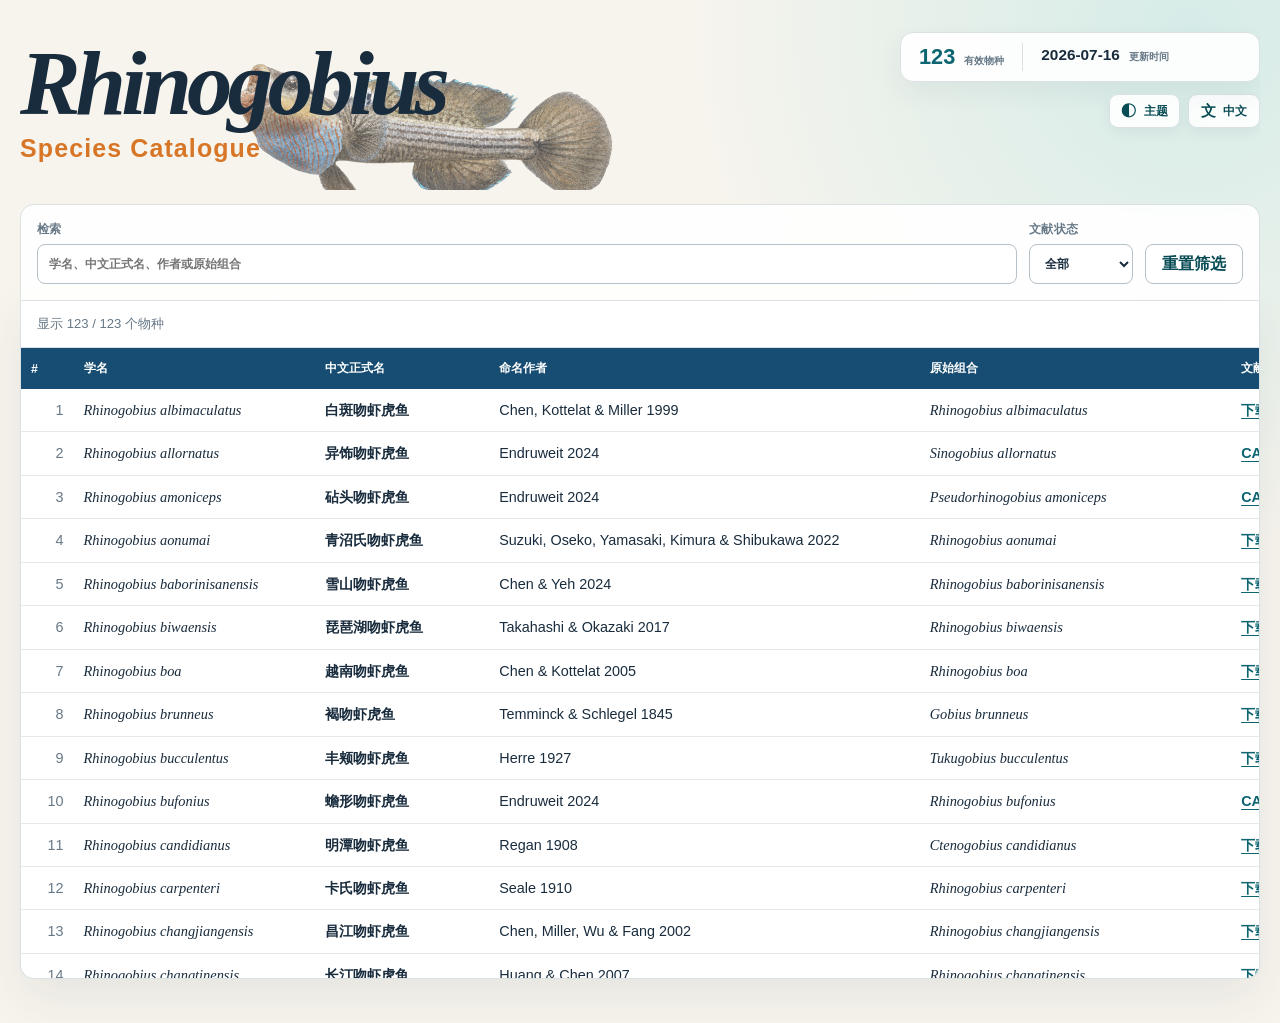
==== commit b7b1f688: "Refresh layout studio scripts" ====
--- a/index.html
+++ b/index.html
@@ -95,6 +95,6 @@
       </section>
     </main>
     <script src="gateway-config.js"></script>
-    <script src="app.js"></script>
+    <script src="app.js?v=layout-studio-20260716"></script>
   </body>
 </html>
--- a/styles.css
+++ b/styles.css
@@ -12,6 +12,21 @@
   --table-head: #174d72;
   --row-hover: #f0f8f7;
   --shadow: 0 18px 50px rgba(20, 48, 64, .08);
+  --layout-shell-width: 1540px;
+  --layout-shell-top: 26px;
+  --layout-hero-height: 164px;
+  --layout-hero-gap: 14px;
+  --layout-brand-x: 0px;
+  --layout-brand-y: 0px;
+  --layout-brand-scale: 1;
+  --layout-side-x: 0px;
+  --layout-side-y: 0px;
+  --fish-offset-x: 0px;
+  --fish-offset-y: 0px;
+  --fish-scale: 1;
+  --fish-opacity: .7;
+  --layout-controls-padding: 16px;
+  --layout-table-height: 70vh;
 }
 
 :root[data-theme="mist"] {
@@ -61,15 +76,18 @@
 
 button, input, select { font: inherit; }
 button { cursor: pointer; }
-.shell { width: min(1540px, calc(100% - 40px)); margin: 0 auto; padding: 42px 0 44px; }
+.shell { width: min(var(--layout-shell-width), calc(100% - 40px)); margin: 0 auto; padding: var(--layout-shell-top) 0 44px; }
 
-.compact-hero { position: relative; isolation: isolate; display: flex; justify-content: space-between; gap: 40px; min-height: 292px; align-items: flex-start; margin-bottom: 24px; overflow: hidden; }
-.catalogue-brand { position: relative; z-index: 1; padding-top: 34px; }
+.compact-hero { position: relative; isolation: isolate; display: flex; justify-content: space-between; gap: 40px; min-height: var(--layout-hero-height); align-items: flex-start; margin-bottom: var(--layout-hero-gap); overflow: hidden; }
+.compact-hero::after { display: none; }
+.catalogue-brand { position: relative; z-index: 2; padding-top: 18px; transform: translate(var(--layout-brand-x), var(--layout-brand-y)) scale(var(--layout-brand-scale)); transform-origin: top left; }
 .compact-hero h1 { margin: 0; color: var(--ink); font-family: Georgia, "Times New Roman", serif; font-size: clamp(3.8rem, 7.1vw, 6.8rem); letter-spacing: -.055em; line-height: .88; }
 .catalogue-subtitle { margin: .68rem 0 0; color: var(--accent); font-size: clamp(1.08rem, 2.3vw, 1.56rem); font-weight: 750; letter-spacing: .045em; line-height: 1.1; }
 
-.hero-side { position: relative; z-index: 1; display: grid; justify-items: end; gap: 12px; padding-top: 8px; }
-.hero-fish { position: absolute; z-index: 0; top: -120px; left: clamp(300px, 22vw, 430px); width: min(72vw, 1100px); height: auto; pointer-events: none; user-select: none; opacity: .42; filter: saturate(.86) contrast(.98); }
+.hero-side { position: relative; z-index: 2; display: grid; justify-items: end; gap: 12px; padding-top: 6px; transform: translate(var(--layout-side-x), var(--layout-side-y)); }
+.hero-fish { position: absolute; z-index: 1; top: -26px; left: clamp(170px, 16vw, 290px); width: min(31vw, 480px); height: auto; pointer-events: none; user-select: none; opacity: var(--fish-opacity); filter: saturate(.88) contrast(.98); transform: translate(var(--fish-offset-x), var(--fish-offset-y)) scale(var(--fish-scale)); transform-origin: center; }
+.compact-hero.is-artwork-editing .hero-fish { pointer-events: auto; cursor: grab; }
+.compact-hero.is-artwork-editing .hero-fish:active { cursor: grabbing; }
 .stats-card { display: flex; align-items: stretch; min-width: 360px; background: var(--panel); border: 1px solid var(--line); border-radius: 13px; box-shadow: 0 10px 28px rgba(20, 48, 64, .06); overflow: hidden; backdrop-filter: blur(10px); }
 .headline-stat { display: grid; grid-template-columns: auto 1fr; align-items: baseline; column-gap: 9px; padding: 13px 18px; }
 .headline-stat strong { color: var(--sea); font-size: clamp(1.1rem, 1.7vw, 1.36rem); line-height: 1; font-variant-numeric: tabular-nums; }
@@ -99,7 +117,7 @@
 .opacity-field input[type="range"]::-moz-range-track { height: 4px; border-radius: 99px; background: color-mix(in srgb, var(--sea) 24%, var(--line)); }
 .opacity-field input[type="range"]::-moz-range-thumb { width: 12px; height: 12px; border: 2px solid var(--panel-strong); border-radius: 50%; background: var(--sea); box-shadow: 0 1px 4px rgba(20, 48, 64, .25); }
 
-.controls { display: flex; align-items: end; gap: 12px; padding: 16px; border: 1px solid var(--line); background: var(--panel); border-radius: 14px 14px 0 0; backdrop-filter: blur(8px); }
+.controls { display: flex; align-items: end; gap: 12px; padding: var(--layout-controls-padding); border: 1px solid var(--line); background: var(--panel); border-radius: 14px 14px 0 0; backdrop-filter: blur(8px); }
 label { display: grid; gap: 6px; color: var(--muted); font-size: .78rem; font-weight: 700; letter-spacing: .03em; }
 .search-field { min-width: min(100%, 390px); flex: 1; }
 input, select, .controls button { min-height: 40px; border: 1px solid color-mix(in srgb, var(--line) 82%, var(--ink)); border-radius: 8px; background: var(--panel-strong); color: var(--ink); }
@@ -109,7 +127,7 @@
 
 .catalogue { overflow: hidden; border: 1px solid var(--line); border-top: 0; border-radius: 0 0 14px 14px; background: var(--panel-strong); box-shadow: var(--shadow); }
 .table-meta { padding: 14px 16px; color: var(--muted); border-bottom: 1px solid var(--line); font-size: .82rem; }
-.table-wrap { overflow: auto; max-height: 70vh; }
+.table-wrap { overflow: auto; max-height: var(--layout-table-height); }
 table { width: 100%; min-width: 1300px; border-collapse: collapse; font-size: .9rem; }
 th { position: sticky; z-index: 1; top: 0; padding: 12px 10px; color: #fff; background: var(--table-head); font-family: Arial, sans-serif; font-size: .77rem; text-align: left; white-space: nowrap; }
 td { padding: 11px 10px; border-bottom: 1px solid color-mix(in srgb, var(--line) 70%, transparent); vertical-align: top; line-height: 1.42; }
@@ -122,11 +140,11 @@
 .cas-link { color: var(--sea); font-weight: 800; text-decoration-thickness: 1px; text-underline-offset: 3px; }
 
 @media (max-width: 720px) {
-  .shell { width: min(100% - 24px, 1540px); padding-top: 30px; }
+  .shell { width: min(100% - 24px, 1540px); padding-top: 22px; }
   .compact-hero { flex-direction: column; gap: 22px; }
-  .compact-hero { min-height: 266px; }
+  .compact-hero { min-height: 242px; }
   .hero-side { width: 100%; justify-items: stretch; padding-top: 0; }
-  .hero-fish { top: -22px; left: 10%; width: min(112vw, 660px); opacity: .21; }
+  .hero-fish { top: -20px; left: 14%; width: min(66vw, 355px); opacity: .56; }
   .stats-card { min-width: 0; width: 100%; }
   .headline-stat { flex: 1; padding: 12px 13px; }
   .utility-bar { justify-content: flex-end; }
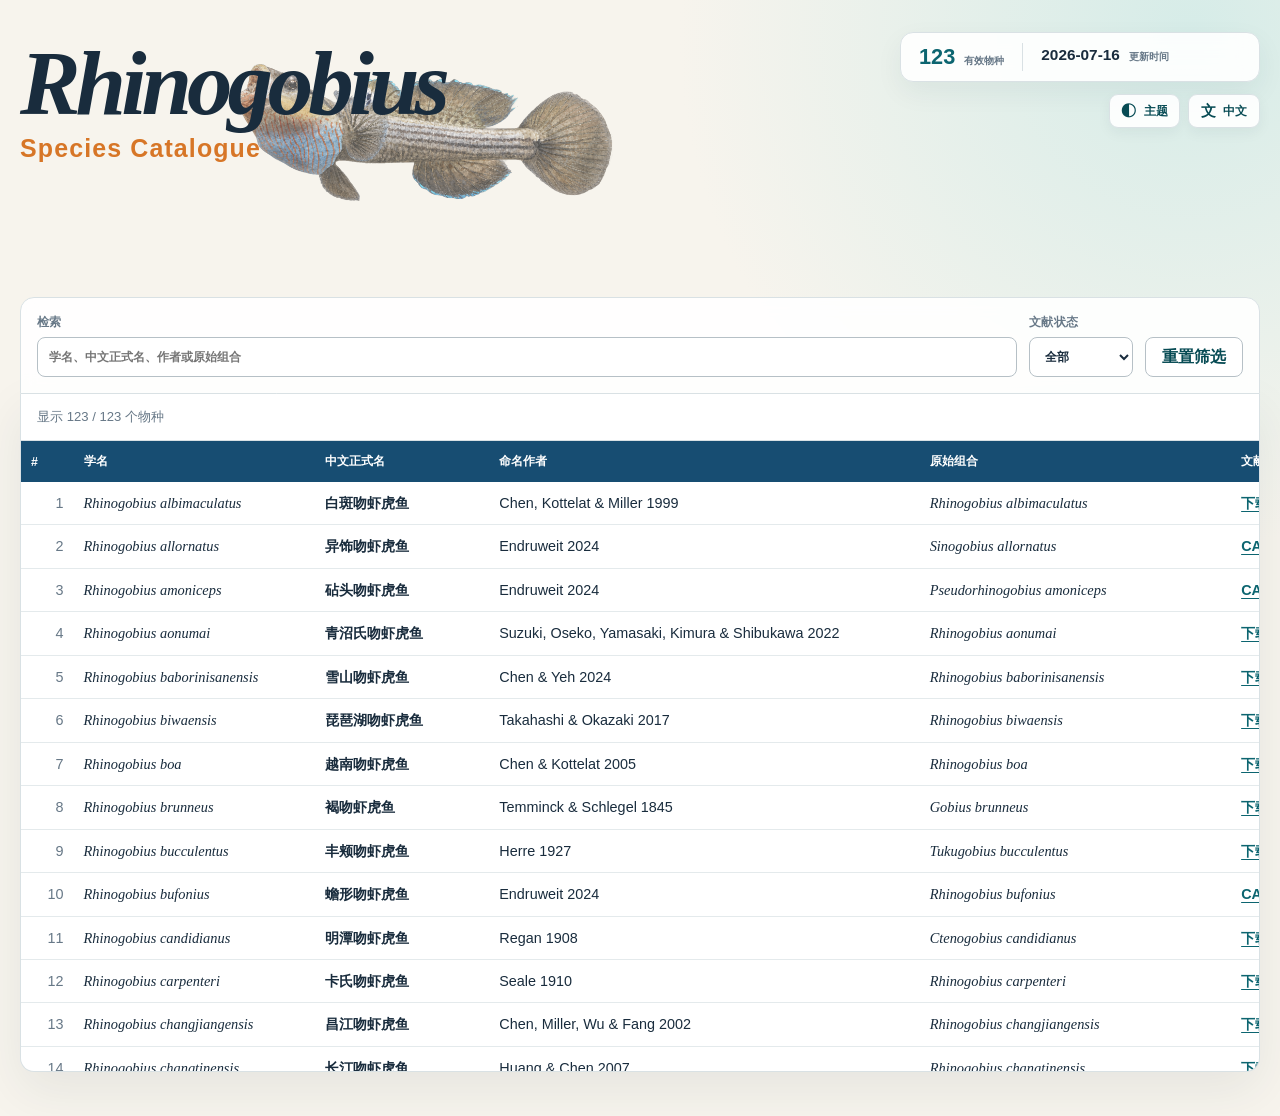
==== commit e300c21b: "Add selectable layout canvas" ====
--- a/index.html
+++ b/index.html
@@ -9,15 +9,16 @@
   </head>
   <body>
     <main class="shell">
-      <header class="hero compact-hero" aria-label="Catalogue summary">
-        <div class="catalogue-brand">
+      <header class="hero compact-hero" aria-label="Catalogue summary" data-layout-select="hero">
+        <div class="catalogue-brand" data-layout-select="brand">
           <h1><em>Rhinogobius</em></h1>
           <p class="catalogue-subtitle">Species Catalogue</p>
         </div>
-        <img class="hero-fish" src="assets/rhinogobius-watercolor-v3.png" alt="" aria-hidden="true" decoding="async" />
+        <img class="hero-fish" data-layout-select="fish" src="assets/rhinogobius-watercolor-v3.png" alt="" aria-hidden="true" decoding="async" />
+        <div id="custom-elements-layer" aria-live="polite"></div>
 
         <div class="hero-side">
-          <div class="stats-card" aria-label="Catalogue statistics">
+          <div class="stats-card" aria-label="Catalogue statistics" data-layout-select="stats">
             <div class="headline-stat">
               <strong id="species-count">—</strong>
               <span data-i18n="validSpecies">Valid species</span>
@@ -29,7 +30,7 @@
             </div>
           </div>
 
-          <div class="utility-bar" aria-label="Display settings">
+          <div class="utility-bar" aria-label="Display settings" data-layout-select="utilities">
             <div class="menu-wrap">
               <button id="theme-toggle" class="utility-button" type="button" aria-expanded="false" aria-controls="theme-popover">
                 <span class="button-symbol" aria-hidden="true">◐</span><span data-i18n="theme">Theme</span>
--- a/styles.css
+++ b/styles.css
@@ -19,8 +19,13 @@
   --layout-brand-x: 0px;
   --layout-brand-y: 0px;
   --layout-brand-scale: 1;
-  --layout-side-x: 0px;
-  --layout-side-y: 0px;
+  --layout-stats-x: 0px;
+  --layout-stats-y: 0px;
+  --layout-stats-scale: 1;
+  --layout-utilities-x: 0px;
+  --layout-utilities-y: 0px;
+  --layout-utilities-scale: 1;
+  --layout-hero-clearance: 0px;
   --fish-offset-x: 0px;
   --fish-offset-y: 0px;
   --fish-scale: 1;
@@ -78,28 +83,38 @@
 button { cursor: pointer; }
 .shell { width: min(var(--layout-shell-width), calc(100% - 40px)); margin: 0 auto; padding: var(--layout-shell-top) 0 44px; }
 
-.compact-hero { position: relative; isolation: isolate; display: flex; justify-content: space-between; gap: 40px; min-height: var(--layout-hero-height); align-items: flex-start; margin-bottom: var(--layout-hero-gap); overflow: hidden; }
+.compact-hero { position: relative; isolation: isolate; display: flex; justify-content: space-between; gap: 40px; min-height: max(var(--layout-hero-height), var(--layout-hero-clearance)); align-items: flex-start; margin-bottom: var(--layout-hero-gap); overflow: visible; }
 .compact-hero::after { display: none; }
 .catalogue-brand { position: relative; z-index: 2; padding-top: 18px; transform: translate(var(--layout-brand-x), var(--layout-brand-y)) scale(var(--layout-brand-scale)); transform-origin: top left; }
 .compact-hero h1 { margin: 0; color: var(--ink); font-family: Georgia, "Times New Roman", serif; font-size: clamp(3.8rem, 7.1vw, 6.8rem); letter-spacing: -.055em; line-height: .88; }
 .catalogue-subtitle { margin: .68rem 0 0; color: var(--accent); font-size: clamp(1.08rem, 2.3vw, 1.56rem); font-weight: 750; letter-spacing: .045em; line-height: 1.1; }
 
-.hero-side { position: relative; z-index: 2; display: grid; justify-items: end; gap: 12px; padding-top: 6px; transform: translate(var(--layout-side-x), var(--layout-side-y)); }
+.hero-side { position: relative; z-index: 2; display: grid; justify-items: end; gap: 12px; padding-top: 6px; }
 .hero-fish { position: absolute; z-index: 1; top: -26px; left: clamp(170px, 16vw, 290px); width: min(31vw, 480px); height: auto; pointer-events: none; user-select: none; opacity: var(--fish-opacity); filter: saturate(.88) contrast(.98); transform: translate(var(--fish-offset-x), var(--fish-offset-y)) scale(var(--fish-scale)); transform-origin: center; }
-.compact-hero.is-artwork-editing .hero-fish { pointer-events: auto; cursor: grab; }
-.compact-hero.is-artwork-editing .hero-fish:active { cursor: grabbing; }
-.stats-card { display: flex; align-items: stretch; min-width: 360px; background: var(--panel); border: 1px solid var(--line); border-radius: 13px; box-shadow: 0 10px 28px rgba(20, 48, 64, .06); overflow: hidden; backdrop-filter: blur(10px); }
+.stats-card { display: flex; align-items: stretch; min-width: 360px; background: var(--panel); border: 1px solid var(--line); border-radius: 13px; box-shadow: 0 10px 28px rgba(20, 48, 64, .06); overflow: hidden; backdrop-filter: blur(10px); transform: translate(var(--layout-stats-x), var(--layout-stats-y)) scale(var(--layout-stats-scale)); transform-origin: top right; }
 .headline-stat { display: grid; grid-template-columns: auto 1fr; align-items: baseline; column-gap: 9px; padding: 13px 18px; }
 .headline-stat strong { color: var(--sea); font-size: clamp(1.1rem, 1.7vw, 1.36rem); line-height: 1; font-variant-numeric: tabular-nums; }
 .headline-stat time { color: var(--ink); font-size: clamp(.83rem, 1.25vw, .96rem); font-weight: 800; font-variant-numeric: tabular-nums; }
 .headline-stat span { color: var(--muted); font-size: .64rem; font-weight: 700; white-space: nowrap; }
 .stat-divider { width: 1px; margin: 10px 0; background: var(--line); }
-.utility-bar { display: flex; gap: 8px; }
+.utility-bar { display: flex; gap: 8px; transform: translate(var(--layout-utilities-x), var(--layout-utilities-y)) scale(var(--layout-utilities-scale)); transform-origin: top right; }
 .menu-wrap { position: relative; }
 .utility-button { display: inline-flex; align-items: center; justify-content: center; gap: 7px; min-height: 34px; padding: 0 11px; border: 1px solid var(--line); border-radius: 9px; color: var(--sea-dark); background: var(--panel); box-shadow: 0 5px 14px rgba(20, 48, 64, .05); font-size: .72rem; font-weight: 800; letter-spacing: .02em; }
 .utility-button:hover, .utility-button[aria-expanded="true"] { background: var(--panel-strong); border-color: var(--sea); }
 .button-symbol { font-size: .92rem; line-height: 1; }
 .language-button { min-width: 72px; }
+#custom-elements-layer { position: absolute; z-index: 3; inset: 0; pointer-events: none; }
+.custom-element { position: absolute; display: flex; align-items: center; justify-content: center; width: var(--custom-width); height: var(--custom-height); transform: translate(var(--custom-x), var(--custom-y)); opacity: var(--custom-opacity); color: var(--custom-text-colour); font-size: var(--custom-font-size); line-height: 1.1; }
+.custom-element.text { justify-content: flex-start; width: max-content; height: auto; background: transparent; font-weight: 800; white-space: pre-wrap; }
+.custom-element.shape, .custom-element.operation { background: var(--custom-colour); border-radius: var(--custom-radius); }
+.custom-element.ellipse { border-radius: 999px; }
+.custom-element.operation { border: 1px solid color-mix(in srgb, var(--custom-colour) 78%, var(--ink)); box-shadow: 0 6px 16px rgba(20, 48, 64, .12); font-family: Arial, "Microsoft YaHei", sans-serif; font-weight: 800; cursor: pointer; pointer-events: auto; }
+.custom-element[hidden] { display: none !important; }
+.compact-hero.is-layout-editing [data-layout-select] { outline: 1px dashed transparent; outline-offset: 4px; }
+.compact-hero.is-layout-editing [data-layout-select]:hover { outline-color: var(--sea); cursor: pointer; }
+.compact-hero.is-layout-editing .hero-fish { z-index: 4; pointer-events: auto; }
+.compact-hero.is-layout-editing .custom-element { pointer-events: auto; }
+.compact-hero.is-layout-editing [data-layout-select].layout-selected { outline: 2px solid var(--accent); outline-offset: 5px; }
 
 .theme-popover { position: absolute; z-index: 5; top: calc(100% + 8px); right: 0; width: 252px; padding: 14px; border: 1px solid var(--line); border-radius: 12px; background: var(--panel-strong); box-shadow: var(--shadow); color: var(--ink); }
 .theme-popover[hidden] { display: none; }
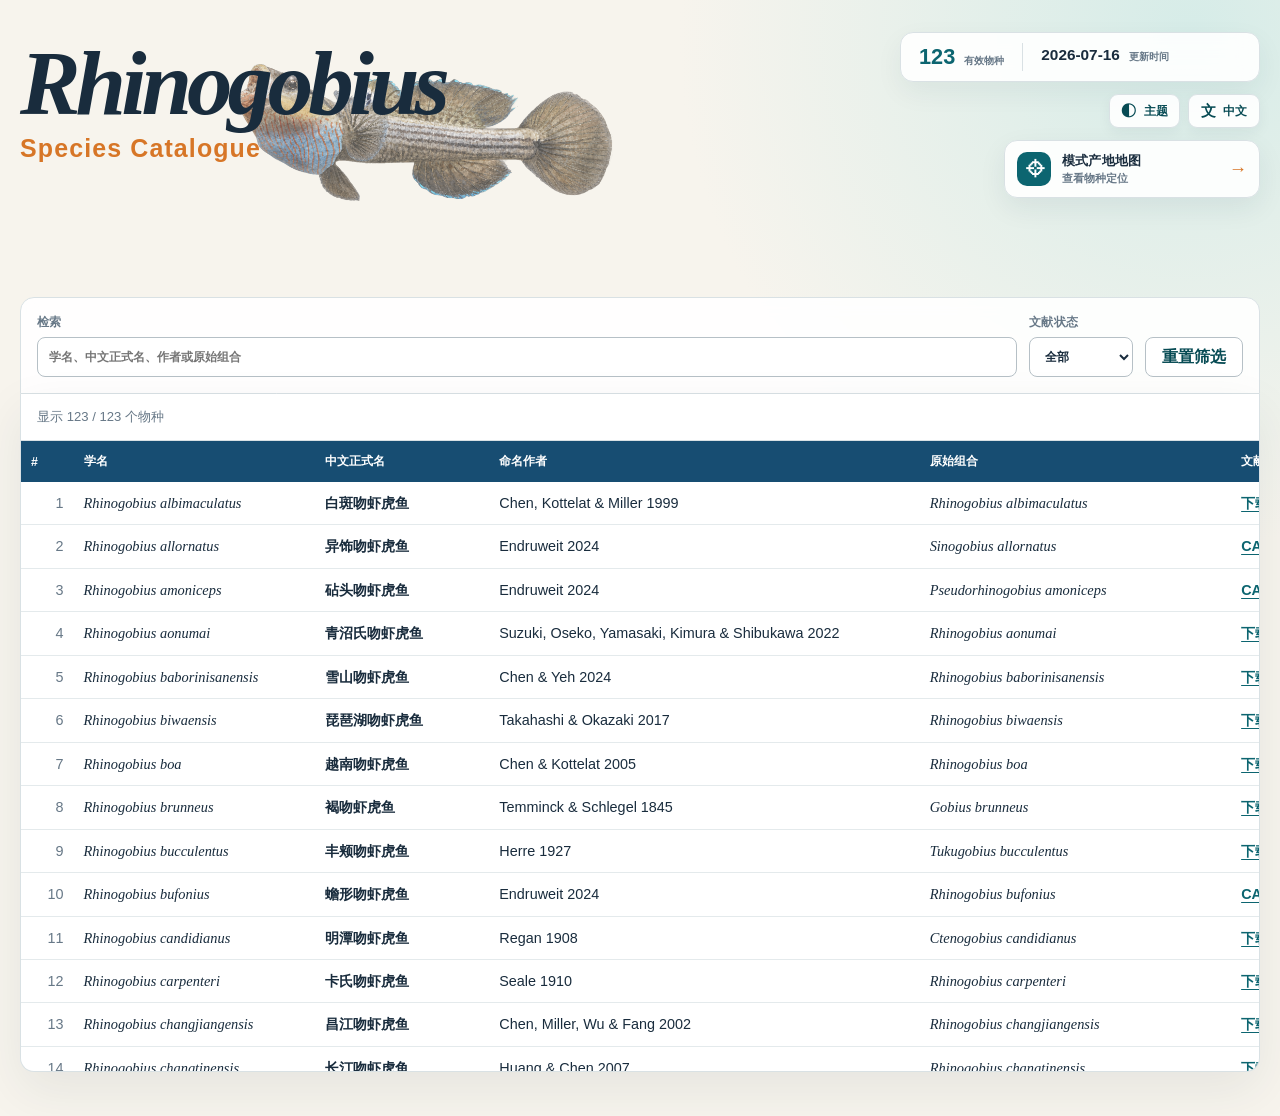
==== commit 68fd54db: "Publish interactive type-locality map" ====
--- a/index.html
+++ b/index.html
@@ -5,7 +5,7 @@
     <meta name="viewport" content="width=device-width, initial-scale=1" />
     <meta name="description" content="Rhinogobius valid species catalogue with reference access." />
     <title>Rhinogobius Species Catalogue</title>
-    <link rel="stylesheet" href="styles.css" />
+    <link rel="stylesheet" href="styles.css?v=map-20260918" />
   </head>
   <body>
     <main class="shell">
@@ -57,6 +57,15 @@
               <span class="button-symbol" aria-hidden="true">文</span><span id="language-label">中文</span>
             </button>
           </div>
+
+          <a class="map-entry" href="map/" data-layout-select="mapEntry">
+            <span class="map-entry__symbol" aria-hidden="true">⌖</span>
+            <span class="map-entry__copy">
+              <strong data-i18n="mapEntry">模式产地地图</strong>
+              <small data-i18n="mapEntryCaption">查看物种定位</small>
+            </span>
+            <span class="map-entry__arrow" aria-hidden="true">→</span>
+          </a>
         </div>
       </header>
 
@@ -96,6 +105,6 @@
       </section>
     </main>
     <script src="gateway-config.js"></script>
-    <script src="app.js?v=layout-studio-20260716"></script>
+    <script src="app.js?v=map-20260918"></script>
   </body>
 </html>
--- a/styles.css
+++ b/styles.css
@@ -19,17 +19,25 @@
   --layout-brand-x: 0px;
   --layout-brand-y: 0px;
   --layout-brand-scale: 1;
+  --layout-brand-z: 2;
   --layout-stats-x: 0px;
   --layout-stats-y: 0px;
   --layout-stats-scale: 1;
+  --layout-stats-z: 2;
   --layout-utilities-x: 0px;
   --layout-utilities-y: 0px;
   --layout-utilities-scale: 1;
+  --layout-utilities-z: 2;
+  --layout-map-entry-x: 0px;
+  --layout-map-entry-y: 0px;
+  --layout-map-entry-scale: 1;
+  --layout-map-entry-z: 2;
   --layout-hero-clearance: 0px;
   --fish-offset-x: 0px;
   --fish-offset-y: 0px;
   --fish-scale: 1;
   --fish-opacity: .7;
+  --fish-z: 1;
   --layout-controls-padding: 16px;
   --layout-table-height: 70vh;
 }
@@ -83,27 +91,35 @@
 button { cursor: pointer; }
 .shell { width: min(var(--layout-shell-width), calc(100% - 40px)); margin: 0 auto; padding: var(--layout-shell-top) 0 44px; }
 
-.compact-hero { position: relative; isolation: isolate; display: flex; justify-content: space-between; gap: 40px; min-height: max(var(--layout-hero-height), var(--layout-hero-clearance)); align-items: flex-start; margin-bottom: var(--layout-hero-gap); overflow: visible; }
+.compact-hero { position: relative; z-index: 20; isolation: isolate; display: flex; justify-content: space-between; gap: 40px; min-height: max(var(--layout-hero-height), var(--layout-hero-clearance)); align-items: flex-start; margin-bottom: var(--layout-hero-gap); overflow: visible; }
 .compact-hero::after { display: none; }
-.catalogue-brand { position: relative; z-index: 2; padding-top: 18px; transform: translate(var(--layout-brand-x), var(--layout-brand-y)) scale(var(--layout-brand-scale)); transform-origin: top left; }
+.catalogue-brand { position: relative; z-index: var(--layout-brand-z); padding-top: 18px; transform: translate(var(--layout-brand-x), var(--layout-brand-y)) scale(var(--layout-brand-scale)); transform-origin: top left; }
 .compact-hero h1 { margin: 0; color: var(--ink); font-family: Georgia, "Times New Roman", serif; font-size: clamp(3.8rem, 7.1vw, 6.8rem); letter-spacing: -.055em; line-height: .88; }
 .catalogue-subtitle { margin: .68rem 0 0; color: var(--accent); font-size: clamp(1.08rem, 2.3vw, 1.56rem); font-weight: 750; letter-spacing: .045em; line-height: 1.1; }
 
-.hero-side { position: relative; z-index: 2; display: grid; justify-items: end; gap: 12px; padding-top: 6px; }
-.hero-fish { position: absolute; z-index: 1; top: -26px; left: clamp(170px, 16vw, 290px); width: min(31vw, 480px); height: auto; pointer-events: none; user-select: none; opacity: var(--fish-opacity); filter: saturate(.88) contrast(.98); transform: translate(var(--fish-offset-x), var(--fish-offset-y)) scale(var(--fish-scale)); transform-origin: center; }
-.stats-card { display: flex; align-items: stretch; min-width: 360px; background: var(--panel); border: 1px solid var(--line); border-radius: 13px; box-shadow: 0 10px 28px rgba(20, 48, 64, .06); overflow: hidden; backdrop-filter: blur(10px); transform: translate(var(--layout-stats-x), var(--layout-stats-y)) scale(var(--layout-stats-scale)); transform-origin: top right; }
+.hero-side { position: relative; display: grid; justify-items: end; gap: 12px; padding-top: 6px; }
+.hero-fish { position: absolute; z-index: var(--fish-z); top: -26px; left: clamp(170px, 16vw, 290px); width: min(31vw, 480px); height: auto; pointer-events: none; user-select: none; opacity: var(--fish-opacity); filter: saturate(.88) contrast(.98); transform: translate(var(--fish-offset-x), var(--fish-offset-y)) scale(var(--fish-scale)); transform-origin: center; }
+.stats-card { position: relative; z-index: var(--layout-stats-z); display: flex; align-items: stretch; min-width: 360px; background: var(--panel); border: 1px solid var(--line); border-radius: 13px; box-shadow: 0 10px 28px rgba(20, 48, 64, .06); overflow: hidden; backdrop-filter: blur(10px); transform: translate(var(--layout-stats-x), var(--layout-stats-y)) scale(var(--layout-stats-scale)); transform-origin: top right; }
 .headline-stat { display: grid; grid-template-columns: auto 1fr; align-items: baseline; column-gap: 9px; padding: 13px 18px; }
 .headline-stat strong { color: var(--sea); font-size: clamp(1.1rem, 1.7vw, 1.36rem); line-height: 1; font-variant-numeric: tabular-nums; }
 .headline-stat time { color: var(--ink); font-size: clamp(.83rem, 1.25vw, .96rem); font-weight: 800; font-variant-numeric: tabular-nums; }
 .headline-stat span { color: var(--muted); font-size: .64rem; font-weight: 700; white-space: nowrap; }
 .stat-divider { width: 1px; margin: 10px 0; background: var(--line); }
-.utility-bar { display: flex; gap: 8px; transform: translate(var(--layout-utilities-x), var(--layout-utilities-y)) scale(var(--layout-utilities-scale)); transform-origin: top right; }
+.utility-bar { position: relative; z-index: var(--layout-utilities-z); display: flex; gap: 8px; transform: translate(var(--layout-utilities-x), var(--layout-utilities-y)) scale(var(--layout-utilities-scale)); transform-origin: top right; }
 .menu-wrap { position: relative; }
 .utility-button { display: inline-flex; align-items: center; justify-content: center; gap: 7px; min-height: 34px; padding: 0 11px; border: 1px solid var(--line); border-radius: 9px; color: var(--sea-dark); background: var(--panel); box-shadow: 0 5px 14px rgba(20, 48, 64, .05); font-size: .72rem; font-weight: 800; letter-spacing: .02em; }
 .utility-button:hover, .utility-button[aria-expanded="true"] { background: var(--panel-strong); border-color: var(--sea); }
 .button-symbol { font-size: .92rem; line-height: 1; }
 .language-button { min-width: 72px; }
-#custom-elements-layer { position: absolute; z-index: 3; inset: 0; pointer-events: none; }
+.map-entry { position: relative; z-index: var(--layout-map-entry-z); display: grid; grid-template-columns: 34px 1fr auto; align-items: center; column-gap: 11px; width: 256px; min-height: 58px; padding: 9px 12px; border: 1px solid var(--line); border-radius: 13px; color: var(--ink); background: var(--panel); box-shadow: 0 10px 28px rgba(20, 48, 64, .07); text-decoration: none; backdrop-filter: blur(10px); transform: translate(var(--layout-map-entry-x), var(--layout-map-entry-y)) scale(var(--layout-map-entry-scale)); transform-origin: top right; transition: border-color .18s ease, box-shadow .18s ease, transform .18s ease; }
+.map-entry:hover { border-color: color-mix(in srgb, var(--sea) 66%, var(--line)); box-shadow: 0 13px 32px rgba(20, 48, 64, .12); }
+.map-entry__symbol { display: grid; place-items: center; width: 34px; height: 34px; border-radius: 10px; color: #fff; background: var(--sea); font-size: 1.18rem; font-weight: 800; }
+.map-entry__copy { display: grid; row-gap: 2px; }
+.map-entry__copy strong { color: var(--ink); font-size: .82rem; letter-spacing: .015em; }
+.map-entry__copy small { color: var(--muted); font-size: .66rem; font-weight: 700; }
+.map-entry__arrow { color: var(--accent); font-size: 1.14rem; font-weight: 900; transition: transform .18s ease; }
+.map-entry:hover .map-entry__arrow { transform: translateX(3px); }
+#custom-elements-layer { position: absolute; inset: 0; pointer-events: none; }
 .custom-element { position: absolute; display: flex; align-items: center; justify-content: center; width: var(--custom-width); height: var(--custom-height); transform: translate(var(--custom-x), var(--custom-y)); opacity: var(--custom-opacity); color: var(--custom-text-colour); font-size: var(--custom-font-size); line-height: 1.1; }
 .custom-element.text { justify-content: flex-start; width: max-content; height: auto; background: transparent; font-weight: 800; white-space: pre-wrap; }
 .custom-element.shape, .custom-element.operation { background: var(--custom-colour); border-radius: var(--custom-radius); }
@@ -112,11 +128,12 @@
 .custom-element[hidden] { display: none !important; }
 .compact-hero.is-layout-editing [data-layout-select] { outline: 1px dashed transparent; outline-offset: 4px; }
 .compact-hero.is-layout-editing [data-layout-select]:hover { outline-color: var(--sea); cursor: pointer; }
-.compact-hero.is-layout-editing .hero-fish { z-index: 4; pointer-events: auto; }
+.compact-hero.is-layout-editing .hero-fish { pointer-events: auto; }
 .compact-hero.is-layout-editing .custom-element { pointer-events: auto; }
 .compact-hero.is-layout-editing [data-layout-select].layout-selected { outline: 2px solid var(--accent); outline-offset: 5px; }
 
-.theme-popover { position: absolute; z-index: 5; top: calc(100% + 8px); right: 0; width: 252px; padding: 14px; border: 1px solid var(--line); border-radius: 12px; background: var(--panel-strong); box-shadow: var(--shadow); color: var(--ink); }
+.theme-popover { position: absolute; z-index: 50; top: calc(100% + 8px); right: 0; width: 252px; padding: 14px; border: 1px solid var(--line); border-radius: 12px; background: var(--panel-strong); box-shadow: var(--shadow); color: var(--ink); }
+.theme-popover.is-portal { position: fixed; z-index: 10000; right: auto; }
 .theme-popover[hidden] { display: none; }
 .popover-title { margin: 0 0 10px; color: var(--muted); font-size: .71rem; font-weight: 800; letter-spacing: .08em; text-transform: uppercase; }
 .theme-presets { display: grid; grid-template-columns: 1fr 1fr; gap: 7px; margin-bottom: 14px; }
@@ -132,7 +149,7 @@
 .opacity-field input[type="range"]::-moz-range-track { height: 4px; border-radius: 99px; background: color-mix(in srgb, var(--sea) 24%, var(--line)); }
 .opacity-field input[type="range"]::-moz-range-thumb { width: 12px; height: 12px; border: 2px solid var(--panel-strong); border-radius: 50%; background: var(--sea); box-shadow: 0 1px 4px rgba(20, 48, 64, .25); }
 
-.controls { display: flex; align-items: end; gap: 12px; padding: var(--layout-controls-padding); border: 1px solid var(--line); background: var(--panel); border-radius: 14px 14px 0 0; backdrop-filter: blur(8px); }
+.controls { position: relative; z-index: 0; display: flex; align-items: end; gap: 12px; padding: var(--layout-controls-padding); border: 1px solid var(--line); background: var(--panel); border-radius: 14px 14px 0 0; backdrop-filter: blur(8px); }
 label { display: grid; gap: 6px; color: var(--muted); font-size: .78rem; font-weight: 700; letter-spacing: .03em; }
 .search-field { min-width: min(100%, 390px); flex: 1; }
 input, select, .controls button { min-height: 40px; border: 1px solid color-mix(in srgb, var(--line) 82%, var(--ink)); border-radius: 8px; background: var(--panel-strong); color: var(--ink); }
@@ -140,7 +157,7 @@
 .controls button { padding: 0 16px; color: var(--sea-dark); font-weight: 700; }
 .controls button:hover { background: color-mix(in srgb, var(--sea) 10%, var(--panel-strong)); }
 
-.catalogue { overflow: hidden; border: 1px solid var(--line); border-top: 0; border-radius: 0 0 14px 14px; background: var(--panel-strong); box-shadow: var(--shadow); }
+.catalogue { position: relative; z-index: 0; overflow: hidden; border: 1px solid var(--line); border-top: 0; border-radius: 0 0 14px 14px; background: var(--panel-strong); box-shadow: var(--shadow); }
 .table-meta { padding: 14px 16px; color: var(--muted); border-bottom: 1px solid var(--line); font-size: .82rem; }
 .table-wrap { overflow: auto; max-height: var(--layout-table-height); }
 table { width: 100%; min-width: 1300px; border-collapse: collapse; font-size: .9rem; }
@@ -163,6 +180,7 @@
   .stats-card { min-width: 0; width: 100%; }
   .headline-stat { flex: 1; padding: 12px 13px; }
   .utility-bar { justify-content: flex-end; }
+  .map-entry { width: min(100%, 360px); justify-self: end; }
   .controls { align-items: stretch; flex-direction: column; border-radius: 12px; }
   .search-field { min-width: 0; }
   .catalogue { margin-top: 12px; border-top: 1px solid var(--line); border-radius: 12px; }
